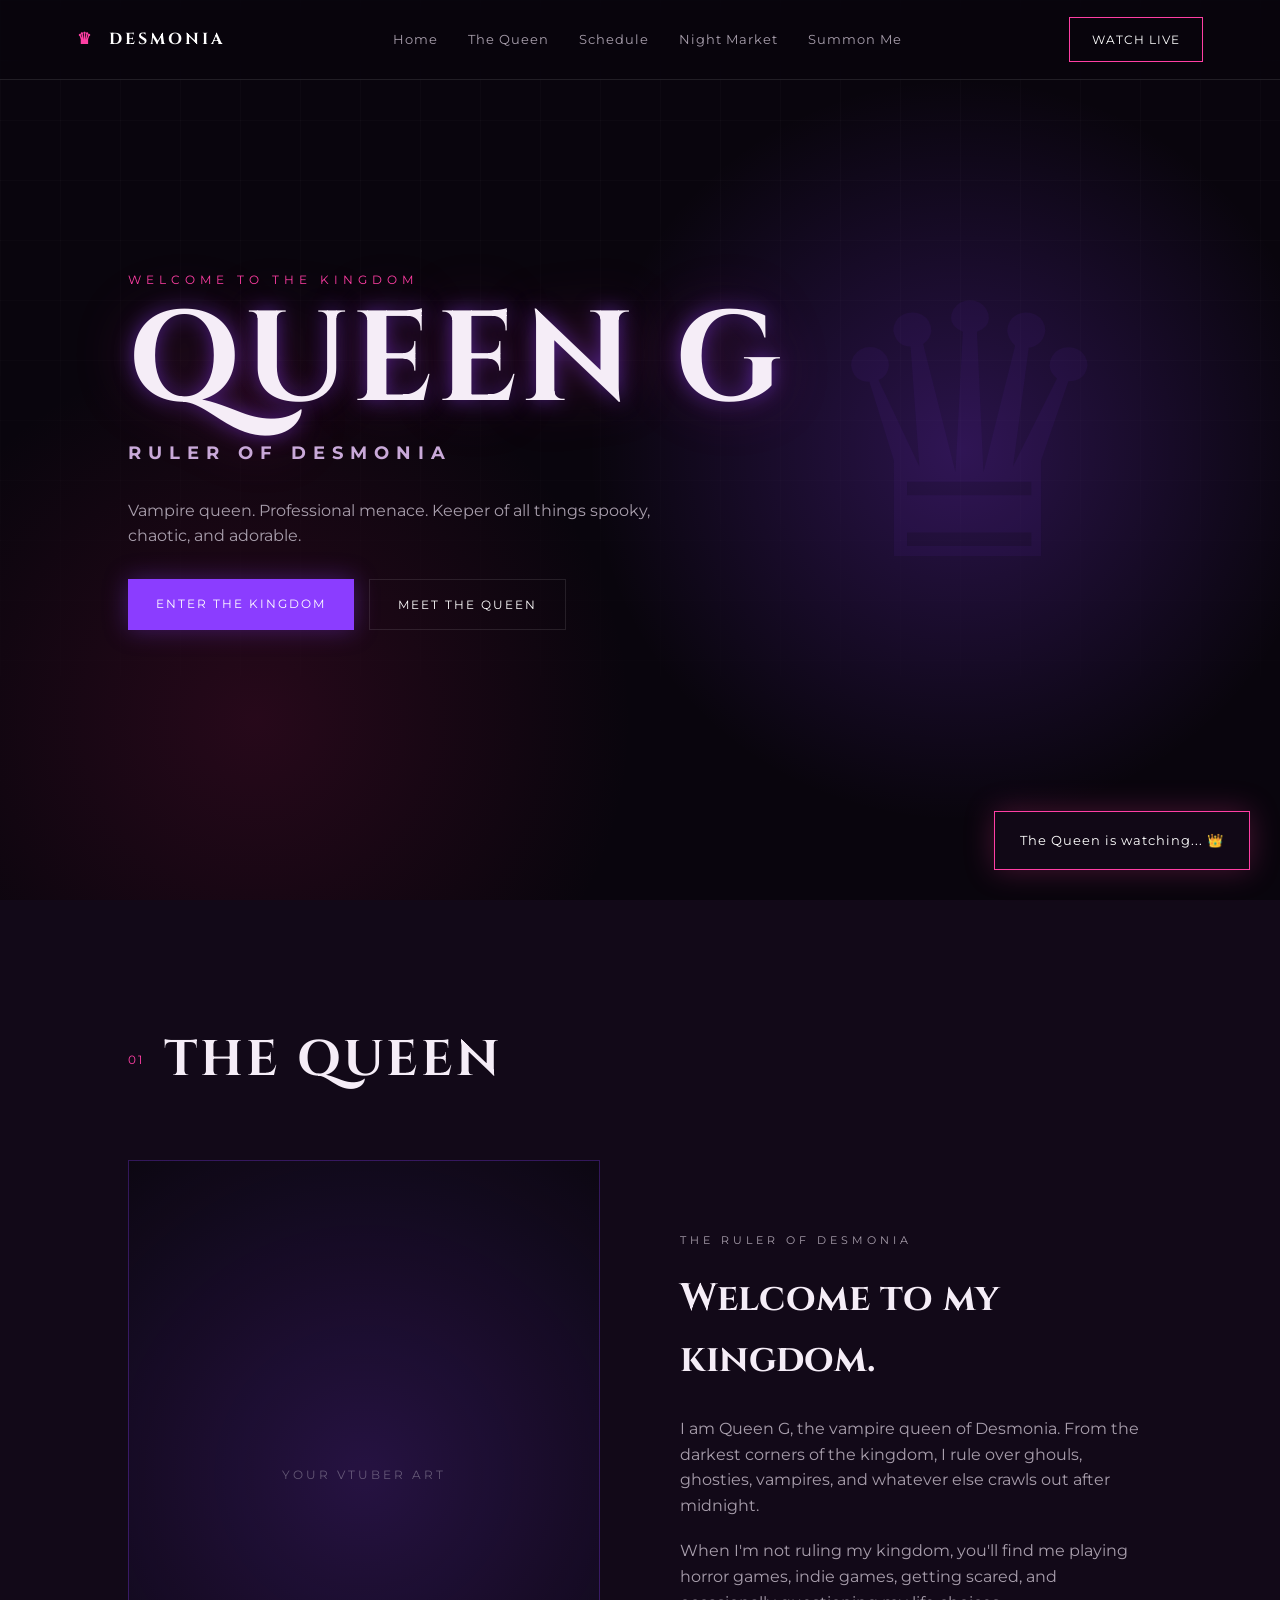
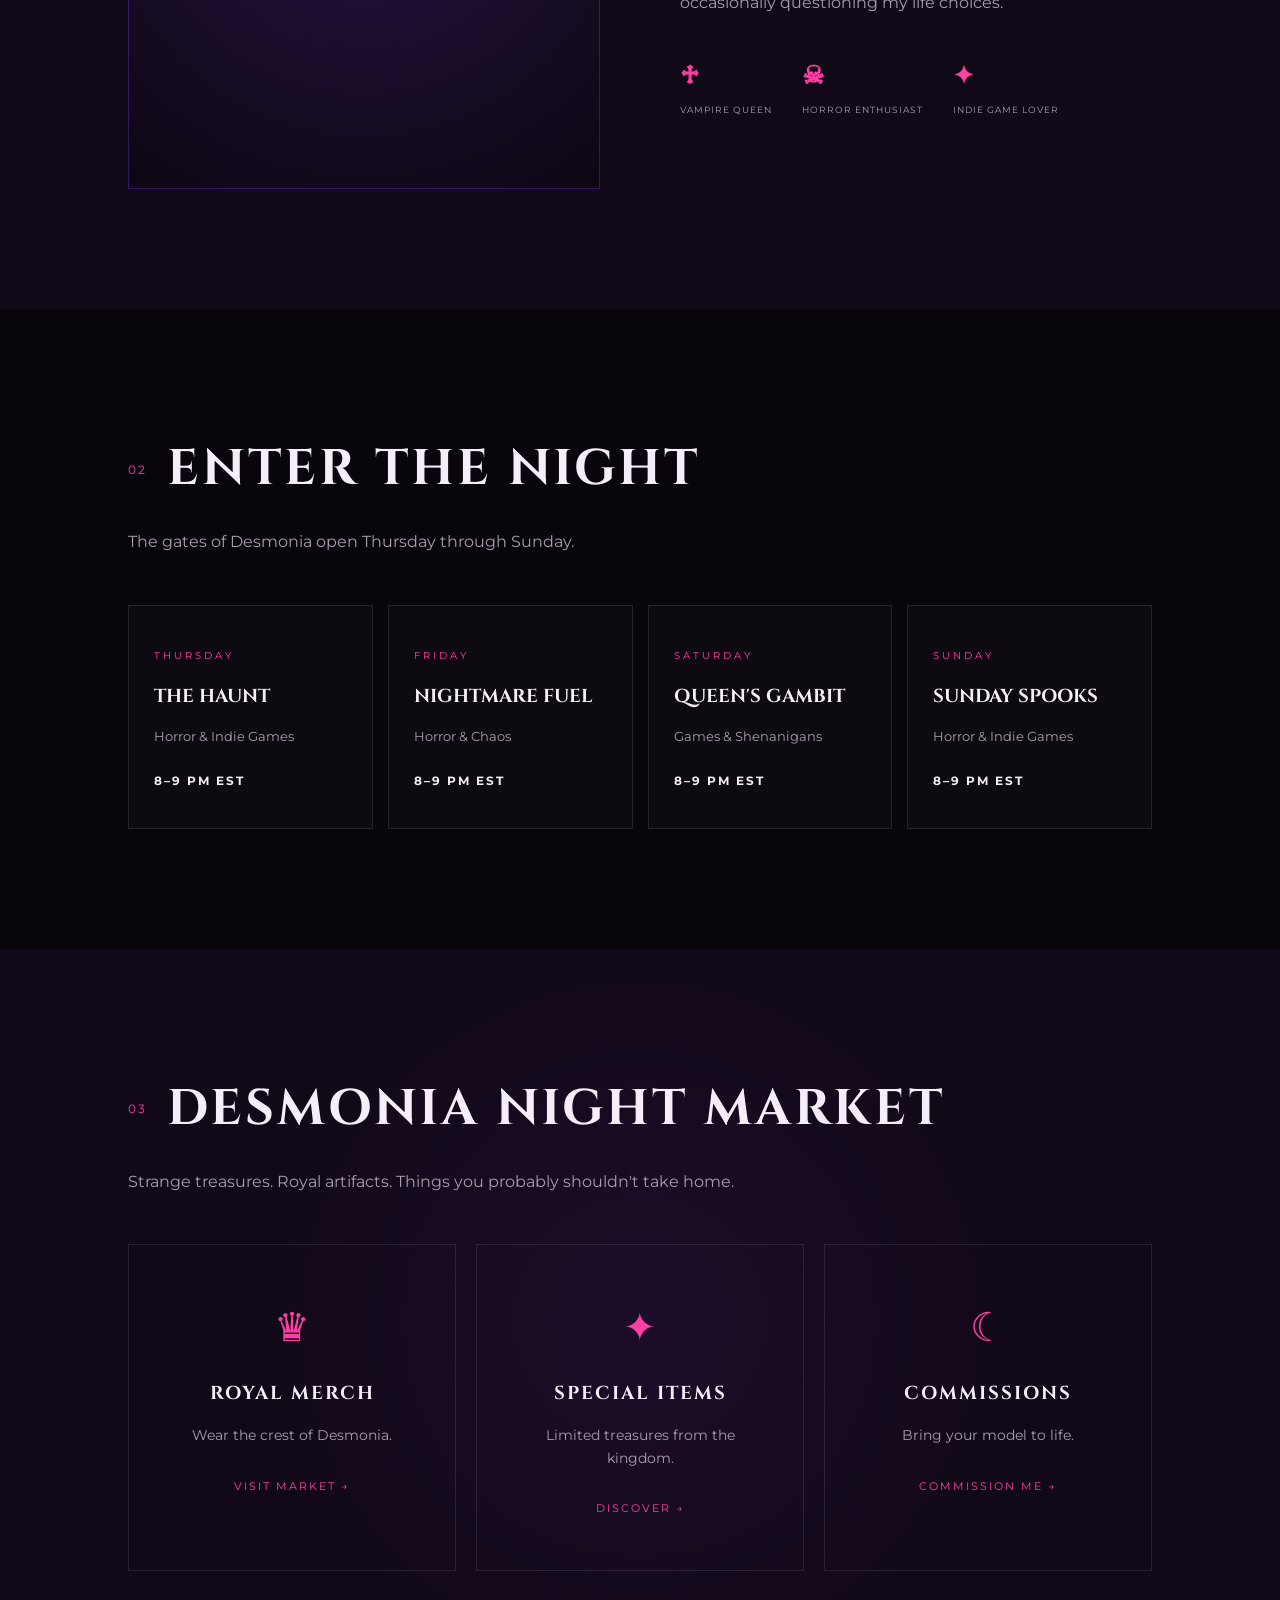
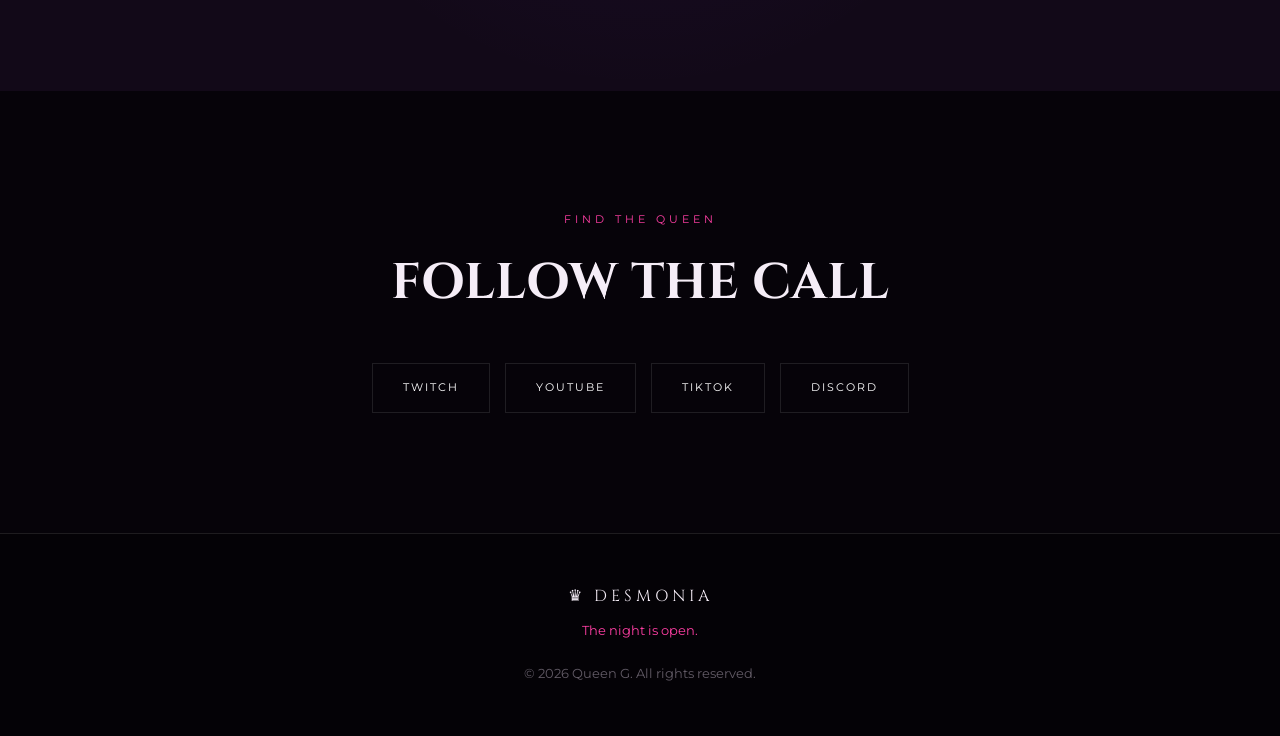
==== index.html @ 8baba235 "Redid site" ====
<!DOCTYPE html>
<html lang="en">
<head>
    <meta charset="UTF-8">
    <meta name="viewport" content="width=device-width, initial-scale=1.0">

    <title>Queen G | Ruler of Desmonia</title>

    <link rel="stylesheet" href="style.css">
    <script src="script.js" defer></script>

    <!-- Google Font -->
    <link rel="preconnect" href="https://fonts.googleapis.com">
    <link rel="preconnect" href="https://fonts.gstatic.com" crossorigin>
    <link href="https://fonts.googleapis.com/css2?family=Cinzel:wght@400;600;700&family=Montserrat:wght@400;500;600;700&display=swap" rel="stylesheet">
</head>

<body>

    <!-- ================= NAVIGATION ================= -->

    <header class="navbar">

        <div class="logo">
            <span>♛</span> DESMONIA
        </div>

        <nav>
            <a href="#home">Home</a>
            <a href="#about">The Queen</a>
            <a href="#schedule">Schedule</a>
            <a href="#shop">Night Market</a>
            <a href="#contact">Summon Me</a>
        </nav>

        <a href="https://www.twitch.tv/queeng_vt" class="nav-button">
            WATCH LIVE
        </a>

    </header>


    <!-- ================= HERO ================= -->

    <section id="home" class="hero">

        <div class="hero-overlay"></div>

        <div class="hero-content">

            <p class="eyebrow">
                WELCOME TO THE KINGDOM
            </p>

            <h1>
                QUEEN G
            </h1>

            <h2>
                RULER OF DESMONIA
            </h2>

            <p class="hero-description">
                Vampire queen. Professional menace. 
                Keeper of all things spooky, chaotic, and adorable.
            </p>

            <div class="hero-buttons">

                <a href="https://www.twitch.tv/queeng_vt" class="primary-button">
                    ENTER THE KINGDOM
                </a>

                <a href="#about" class="secondary-button">
                    MEET THE QUEEN
                </a>

            </div>

        </div>

        <div class="hero-symbol">
            ♛
        </div>

    </section>


    <!-- ================= ABOUT ================= -->

    <section id="about" class="section about">

        <div class="section-title">

            <span>01</span>

            <h2>
                THE QUEEN
            </h2>

        </div>


        <div class="about-container">

            <div class="about-image">

                <div class="image-placeholder">
                    YOUR VTUBER ART
                </div>

            </div>


            <div class="about-text">

                <p class="small-title">
                    THE RULER OF DESMONIA
                </p>

                <h3>
                    Welcome to my kingdom.
                </h3>

                <p>
                    I am Queen G, the vampire queen of Desmonia.
                    From the darkest corners of the kingdom, I rule
                    over ghouls, ghosties, vampires, and whatever else
                    crawls out after midnight.
                </p>

                <p>
                    When I'm not ruling my kingdom, you'll find me
                    playing horror games, indie games, getting scared,
                    and occasionally questioning my life choices.
                </p>

                <div class="stats">

                    <div>
                        <strong>♱</strong>
                        <span>VAMPIRE QUEEN</span>
                    </div>

                    <div>
                        <strong>☠</strong>
                        <span>HORROR ENTHUSIAST</span>
                    </div>

                    <div>
                        <strong>✦</strong>
                        <span>INDIE GAME LOVER</span>
                    </div>

                </div>

            </div>

        </div>

    </section>


    <!-- ================= SCHEDULE ================= -->

    <section id="schedule" class="section schedule">

        <div class="section-title">

            <span>02</span>

            <h2>
                ENTER THE NIGHT
            </h2>

        </div>

        <p class="section-description">
            The gates of Desmonia open Thursday through Sunday.
        </p>


        <div class="schedule-grid">

            <div class="schedule-card">

                <span class="day">
                    THURSDAY
                </span>

                <h3>
                    THE HAUNT
                </h3>

                <p>
                    Horror & Indie Games
                </p>

                <strong>
                    8–9 PM EST
                </strong>

            </div>


            <div class="schedule-card">

                <span class="day">
                    FRIDAY
                </span>

                <h3>
                    NIGHTMARE FUEL
                </h3>

                <p>
                    Horror & Chaos
                </p>

                <strong>
                    8–9 PM EST
                </strong>

            </div>


            <div class="schedule-card">

                <span class="day">
                    SATURDAY
                </span>

                <h3>
                    QUEEN'S GAMBIT
                </h3>

                <p>
                    Games & Shenanigans
                </p>

                <strong>
                    8–9 PM EST
                </strong>

            </div>


            <div class="schedule-card">

                <span class="day">
                    SUNDAY
                </span>

                <h3>
                    SUNDAY SPOOKS
                </h3>

                <p>
                    Horror & Indie Games
                </p>

                <strong>
                    8–9 PM EST
                </strong>

            </div>

        </div>

    </section>


    <!-- ================= SHOP ================= -->

    <section id="shop" class="section shop">

        <div class="section-title">

            <span>03</span>

            <h2>
                DESMONIA NIGHT MARKET
            </h2>

        </div>

        <p class="section-description">
            Strange treasures. Royal artifacts. Things you probably
            shouldn't take home.
        </p>


        <div class="shop-container">

            <div class="shop-card">

                <div class="shop-icon">
                    ♛
                </div>

                <h3>
                    ROYAL MERCH
                </h3>

                <p>
                    Wear the crest of Desmonia.
                </p>

                <a href="#" class="text-button">
                    VISIT MARKET →
                </a>

            </div>


            <div class="shop-card">

                <div class="shop-icon">
                    ✦
                </div>

                <h3>
                    SPECIAL ITEMS
                </h3>

                <p>
                    Limited treasures from the kingdom.
                </p>

                <a href="#" class="text-button">
                    DISCOVER →
                </a>

            </div>


            <div class="shop-card">

                <div class="shop-icon">
                    ☾
                </div>

                <h3>
                    COMMISSIONS
                </h3>

                <p>
                    Bring your model to life.
                </p>

                <a href="https://vgen.co/queeng_vtuber" class="text-button">
                    COMMISSION ME →
                </a>

            </div>

        </div>

    </section>


    <!-- ================= SOCIALS ================= -->

    <section id="contact" class="social-section">

        <p class="small-title">
            FIND THE QUEEN
        </p>

        <h2>
            FOLLOW THE CALL
        </h2>

        <div class="social-links">

            <a href="https://www.twitch.tv/queeng_vt">
                TWITCH
            </a>

            <a href="#">
                YOUTUBE
            </a>

            <a href="#">
                TIKTOK
            </a>

            <a href="#">
                DISCORD
            </a>

        </div>

    </section>


    <!-- ================= FOOTER ================= -->

    <footer>

        <div class="footer-logo">
            ♛ DESMONIA
        </div>

        <p>
            The night is open.
        </p>

        <small>
            © 2026 Queen G. All rights reserved.
        </small>

    </footer>


</body>
</html>
---- style.css ----
/* =========================================
   DESMONIA VTUBER WEBSITE
   ========================================= */


/* ---------- RESET ---------- */

* {
    margin: 0;
    padding: 0;
    box-sizing: border-box;
}

html {
    scroll-behavior: smooth;
}

body {
    background: #09050d;
    color: #f5edf7;
    font-family: 'Montserrat', sans-serif;
    line-height: 1.6;
}


/* ---------- VARIABLES ---------- */

:root {

    --purple: #8b3dff;
    --dark-purple: #32134f;
    --pink: #ff3fa4;
    --red: #9e174f;

    --background: #09050d;
    --background-light: #120918;

    --text: #f5edf7;
    --muted: #a89eac;

    --border: rgba(255, 255, 255, 0.1);

}


/* ---------- NAVBAR ---------- */

.navbar {

    position: fixed;

    top: 0;
    left: 0;

    width: 100%;

    height: 80px;

    display: flex;

    align-items: center;

    justify-content: space-between;

    padding: 0 6%;

    background: rgba(9, 5, 13, 0.85);

    backdrop-filter: blur(12px);

    border-bottom: 1px solid var(--border);

    z-index: 1000;

}


.logo {

    font-family: 'Cinzel', serif;

    font-weight: 700;

    letter-spacing: 3px;

    color: white;

}


.logo span {

    color: var(--pink);

    margin-right: 8px;

}


.navbar nav {

    display: flex;

    gap: 30px;

}


.navbar nav a {

    color: var(--muted);

    text-decoration: none;

    font-size: 13px;

    letter-spacing: 1px;

    transition: 0.3s;

}


.navbar nav a:hover {

    color: var(--pink);

}


.nav-button {

    padding: 12px 22px;

    border: 1px solid var(--pink);

    color: white;

    text-decoration: none;

    font-size: 12px;

    letter-spacing: 1px;

    transition: 0.3s;

}


.nav-button:hover {

    background: var(--pink);

    box-shadow: 0 0 25px rgba(255, 63, 164, 0.5);

}


/* ---------- HERO ---------- */

.hero {

    min-height: 100vh;

    position: relative;

    display: flex;

    align-items: center;

    padding: 120px 10%;

    overflow: hidden;

    background:

        radial-gradient(
            circle at 75% 50%,
            rgba(139, 61, 255, 0.25),
            transparent 35%
        ),

        radial-gradient(
            circle at 20% 80%,
            rgba(158, 23, 79, 0.2),
            transparent 30%
        ),

        #09050d;

}


.hero::before {

    content: "";

    position: absolute;

    inset: 0;

    background-image:

        linear-gradient(
            rgba(255,255,255,0.025) 1px,
            transparent 1px
        ),

        linear-gradient(
            90deg,
            rgba(255,255,255,0.025) 1px,
            transparent 1px
        );

    background-size: 60px 60px;

    mask-image: linear-gradient(
        to bottom,
        black,
        transparent
    );

}


.hero-content {

    position: relative;

    max-width: 700px;

    z-index: 2;

}


.eyebrow {

    color: var(--pink);

    font-size: 12px;

    letter-spacing: 5px;

    margin-bottom: 15px;

}


.hero h1 {

    font-family: 'Cinzel', serif;

    font-size: clamp(70px, 10vw, 150px);

    line-height: 0.9;

    letter-spacing: 5px;

    text-shadow:

        0 0 20px rgba(139,61,255,0.5),

        0 0 60px rgba(255,63,164,0.25);

}


.hero h2 {

    font-size: 18px;

    letter-spacing: 7px;

    color: #c9a9d9;

    margin-top: 20px;

}


.hero-description {

    max-width: 550px;

    color: var(--muted);

    margin: 30px 0;

}


.hero-buttons {

    display: flex;

    gap: 15px;

}


.primary-button,
.secondary-button {

    padding: 15px 28px;

    text-decoration: none;

    font-size: 12px;

    letter-spacing: 2px;

    transition: 0.3s;

}


.primary-button {

    background: var(--purple);

    color: white;

    box-shadow:

        0 0 25px rgba(139,61,255,0.35);

}


.primary-button:hover {

    transform: translateY(-3px);

    box-shadow:

        0 0 40px rgba(139,61,255,0.6);

}


.secondary-button {

    border: 1px solid var(--border);

    color: white;

}


.secondary-button:hover {

    border-color: var(--pink);

    color: var(--pink);

}


.hero-symbol {

    position: absolute;

    right: 12%;

    top: 50%;

    transform: translateY(-50%);

    font-size: 350px;

    color: rgba(139,61,255,0.06);

    font-family: 'Cinzel', serif;

}


/* ---------- SECTIONS ---------- */

.section {

    padding: 120px 10%;

}


.section-title {

    display: flex;

    align-items: center;

    gap: 20px;

    margin-bottom: 60px;

}


.section-title span {

    color: var(--pink);

    font-size: 12px;

    letter-spacing: 2px;

}


.section-title h2 {

    font-family: 'Cinzel', serif;

    font-size: clamp(30px, 4vw, 50px);

    letter-spacing: 3px;

}


.section-description {

    color: var(--muted);

    margin-top: -40px;

    margin-bottom: 50px;

}


/* ---------- ABOUT ---------- */

.about {

    background: var(--background-light);

}


.about-container {

    display: grid;

    grid-template-columns: 1fr 1fr;

    gap: 80px;

    align-items: center;

}


.about-image {

    aspect-ratio: 3 / 4;

    border: 1px solid rgba(139,61,255,0.3);

    background:

        radial-gradient(
            circle,
            rgba(139,61,255,0.2),
            transparent
        ),

        #0c0712;

    display: flex;

    align-items: center;

    justify-content: center;

}


.image-placeholder {

    color: rgba(255,255,255,0.3);

    letter-spacing: 3px;

    font-size: 12px;

}


.small-title {

    color: var(--pink);

    font-size: 11px;

    letter-spacing: 4px;

}


.about-text h3 {

    font-family: 'Cinzel', serif;

    font-size: 38px;

    margin: 15px 0 25px;

}


.about-text p {

    color: var(--muted);

    margin-bottom: 20px;

}


.stats {

    display: flex;

    gap: 30px;

    margin-top: 40px;

}


.stats div {

    display: flex;

    flex-direction: column;

    gap: 8px;

}


.stats strong {

    color: var(--pink);

    font-size: 25px;

}


.stats span {

    font-size: 9px;

    letter-spacing: 1px;

    color: var(--muted);

}


/* ---------- SCHEDULE ---------- */

.schedule {

    background: #09050d;

}


.schedule-grid {

    display: grid;

    grid-template-columns:
        repeat(4, 1fr);

    gap: 15px;

}


.schedule-card {

    padding: 35px 25px;

    border: 1px solid var(--border);

    background: rgba(255,255,255,0.02);

    transition: 0.3s;

}


.schedule-card:hover {

    transform: translateY(-8px);

    border-color: var(--purple);

    box-shadow:

        0 10px 40px rgba(139,61,255,0.15);

}


.schedule-card .day {

    font-size: 10px;

    letter-spacing: 3px;

    color: var(--pink);

}


.schedule-card h3 {

    font-family: 'Cinzel', serif;

    margin: 15px 0;

}


.schedule-card p {

    color: var(--muted);

    font-size: 13px;

    margin-bottom: 20px;

}


.schedule-card strong {

    font-size: 12px;

    letter-spacing: 2px;

}


/* ---------- SHOP ---------- */

.shop {

    background:

        radial-gradient(
            circle at center,
            rgba(139,61,255,0.08),
            transparent 50%
        ),

        var(--background-light);

}


.shop-container {

    display: grid;

    grid-template-columns:
        repeat(3, 1fr);

    gap: 20px;

}


.shop-card {

    padding: 50px 35px;

    border: 1px solid var(--border);

    text-align: center;

    transition: 0.3s;

}


.shop-card:hover {

    border-color: var(--pink);

    transform: translateY(-5px);

}


.shop-icon {

    font-size: 40px;

    color: var(--pink);

    margin-bottom: 20px;

}


.shop-card h3 {

    font-family: 'Cinzel', serif;

    letter-spacing: 2px;

    margin-bottom: 15px;

}


.shop-card p {

    color: var(--muted);

    font-size: 14px;

    margin-bottom: 25px;

}


.text-button {

    color: var(--pink);

    text-decoration: none;

    font-size: 11px;

    letter-spacing: 2px;

}


/* ---------- SOCIALS ---------- */

.social-section {

    padding: 120px 10%;

    text-align: center;

    background: #060309;

}


.social-section h2 {

    font-family: 'Cinzel', serif;

    font-size: 50px;

    margin: 15px 0 40px;

}


.social-links {

    display: flex;

    justify-content: center;

    gap: 15px;

    flex-wrap: wrap;

}


.social-links a {

    border: 1px solid var(--border);

    padding: 15px 30px;

    color: white;

    text-decoration: none;

    font-size: 11px;

    letter-spacing: 2px;

    transition: 0.3s;

}


.social-links a:hover {

    border-color: var(--pink);

    color: var(--pink);

}


/* ---------- FOOTER ---------- */

footer {

    text-align: center;

    padding: 50px 20px;

    border-top: 1px solid var(--border);

    background: #040206;

}


.footer-logo {

    font-family: 'Cinzel', serif;

    letter-spacing: 4px;

    margin-bottom: 10px;

}


footer p {

    color: var(--pink);

    font-size: 13px;

    margin-bottom: 20px;

}


footer small {

    color: #625b66;

}


/* ---------- MOBILE ---------- */

@media (max-width: 900px) {

    .navbar nav {

        display: none;

    }


    .navbar {

        padding: 0 5%;

    }


    .hero {

        padding: 120px 7% 80px;

    }


    .hero-symbol {

        display: none;

    }


    .about-container {

        grid-template-columns: 1fr;

        gap: 50px;

    }


    .schedule-grid {

        grid-template-columns:
            repeat(2, 1fr);

    }


    .shop-container {

        grid-template-columns: 1fr;

    }

}


@media (max-width: 600px) {

    .hero h1 {

        font-size: 60px;

    }


    .hero-buttons {

        flex-direction: column;

    }


    .section {

        padding: 80px 7%;

    }


    .schedule-grid {

        grid-template-columns: 1fr;

    }


    .stats {

        flex-direction: column;

    }


    .social-section h2 {

        font-size: 35px;

    }

}
/* =========================================
   JAVASCRIPT INTERACTION STYLES
   ========================================= */


/* ---------- MOBILE MENU ---------- */

.mobile-menu-button {

    display: none;

    background: none;

    border: 1px solid var(--border);

    color: white;

    font-size: 24px;

    width: 45px;

    height: 45px;

    cursor: pointer;

}


/* ---------- NAVBAR SCROLL ---------- */

.navbar-scrolled {

    background: rgba(5, 2, 8, 0.97);

    box-shadow:

        0 5px 30px rgba(0, 0, 0, 0.4);

}


/* ---------- SCROLL REVEAL ---------- */

.reveal {

    opacity: 0;

    transform: translateY(40px);

    transition:

        opacity 0.8s ease,

        transform 0.8s ease;

}


.reveal-visible {

    opacity: 1;

    transform: translateY(0);

}


/* ---------- QUEEN MESSAGE ---------- */

.queen-message {

    position: fixed;

    bottom: 30px;

    right: 30px;

    z-index: 9999;

    padding: 18px 25px;

    background: rgba(18, 9, 24, 0.95);

    border: 1px solid var(--pink);

    color: white;

    font-size: 13px;

    letter-spacing: 1px;

    box-shadow:

        0 0 30px rgba(255, 63, 164, 0.25);

    transform: translateX(120%);

    opacity: 0;

    transition:

        transform 0.5s ease,

        opacity 0.5s ease;

}


.queen-message.show {

    transform: translateX(0);

    opacity: 1;

}


/* ---------- CLICK PARTICLES ---------- */

.click-particle {

    position: fixed;

    pointer-events: none;

    z-index: 99999;

    color: var(--pink);

    font-size: 20px;

    animation: particleFloat 1s ease-out forwards;

}


@keyframes particleFloat {

    0% {

        transform:

            translate(-50%, -50%)

            scale(1);

        opacity: 1;

    }

    100% {

        transform:

            translate(

                calc(-50% + 30px),

                calc(-50% - 60px)

            )

            scale(0);

        opacity: 0;

    }

}


/* ---------- BACK TO TOP ---------- */

.back-to-top {

    position: fixed;

    right: 25px;

    bottom: 25px;

    width: 45px;

    height: 45px;

    border-radius: 50%;

    border: 1px solid var(--pink);

    background: #120918;

    color: white;

    font-size: 20px;

    cursor: pointer;

    z-index: 1000;

    opacity: 0;

    pointer-events: none;

    transform: translateY(20px);

    transition: 0.3s;

}


.back-to-top.visible {

    opacity: 1;

    pointer-events: auto;

    transform: translateY(0);

}


.back-to-top:hover {

    background: var(--pink);

}


/* =========================================
   MOBILE NAVIGATION
   ========================================= */

@media (max-width: 900px) {

    .mobile-menu-button {

        display: block;

    }


    .navbar nav {

        position: absolute;

        top: 80px;

        left: 0;

        width: 100%;

        background: rgba(9, 5, 13, 0.98);

        backdrop-filter: blur(15px);

        border-bottom: 1px solid var(--border);

        display: none;

        flex-direction: column;

        padding: 20px;

        gap: 0;

    }


    .navbar nav.mobile-nav-open {

        display: flex;

    }


    .navbar nav a {

        padding: 18px;

        border-bottom: 1px solid var(--border);

    }

}


/* =========================================
   REDUCED MOTION
   ========================================= */

@media (prefers-reduced-motion: reduce) {

    * {

        scroll-behavior: auto !important;

        animation-duration: 0.01ms !important;

        transition-duration: 0.01ms !important;

    }

}
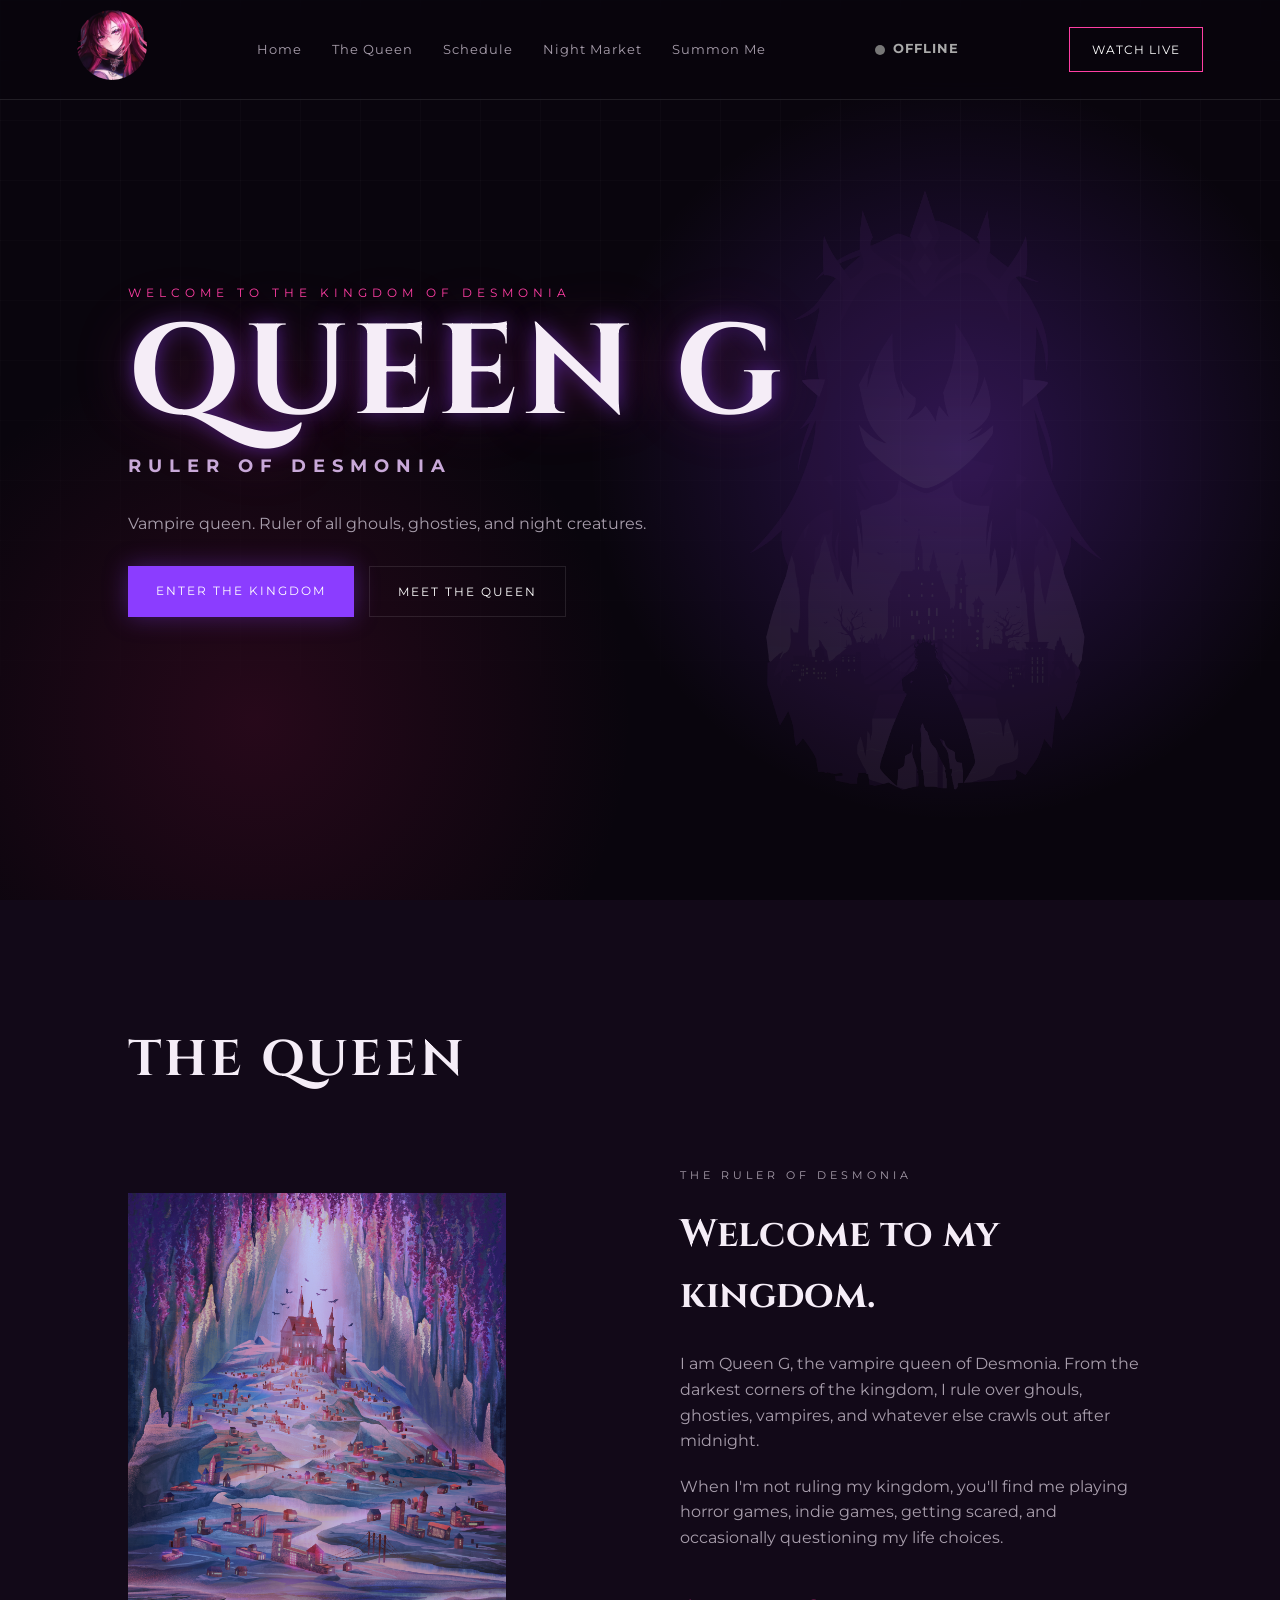
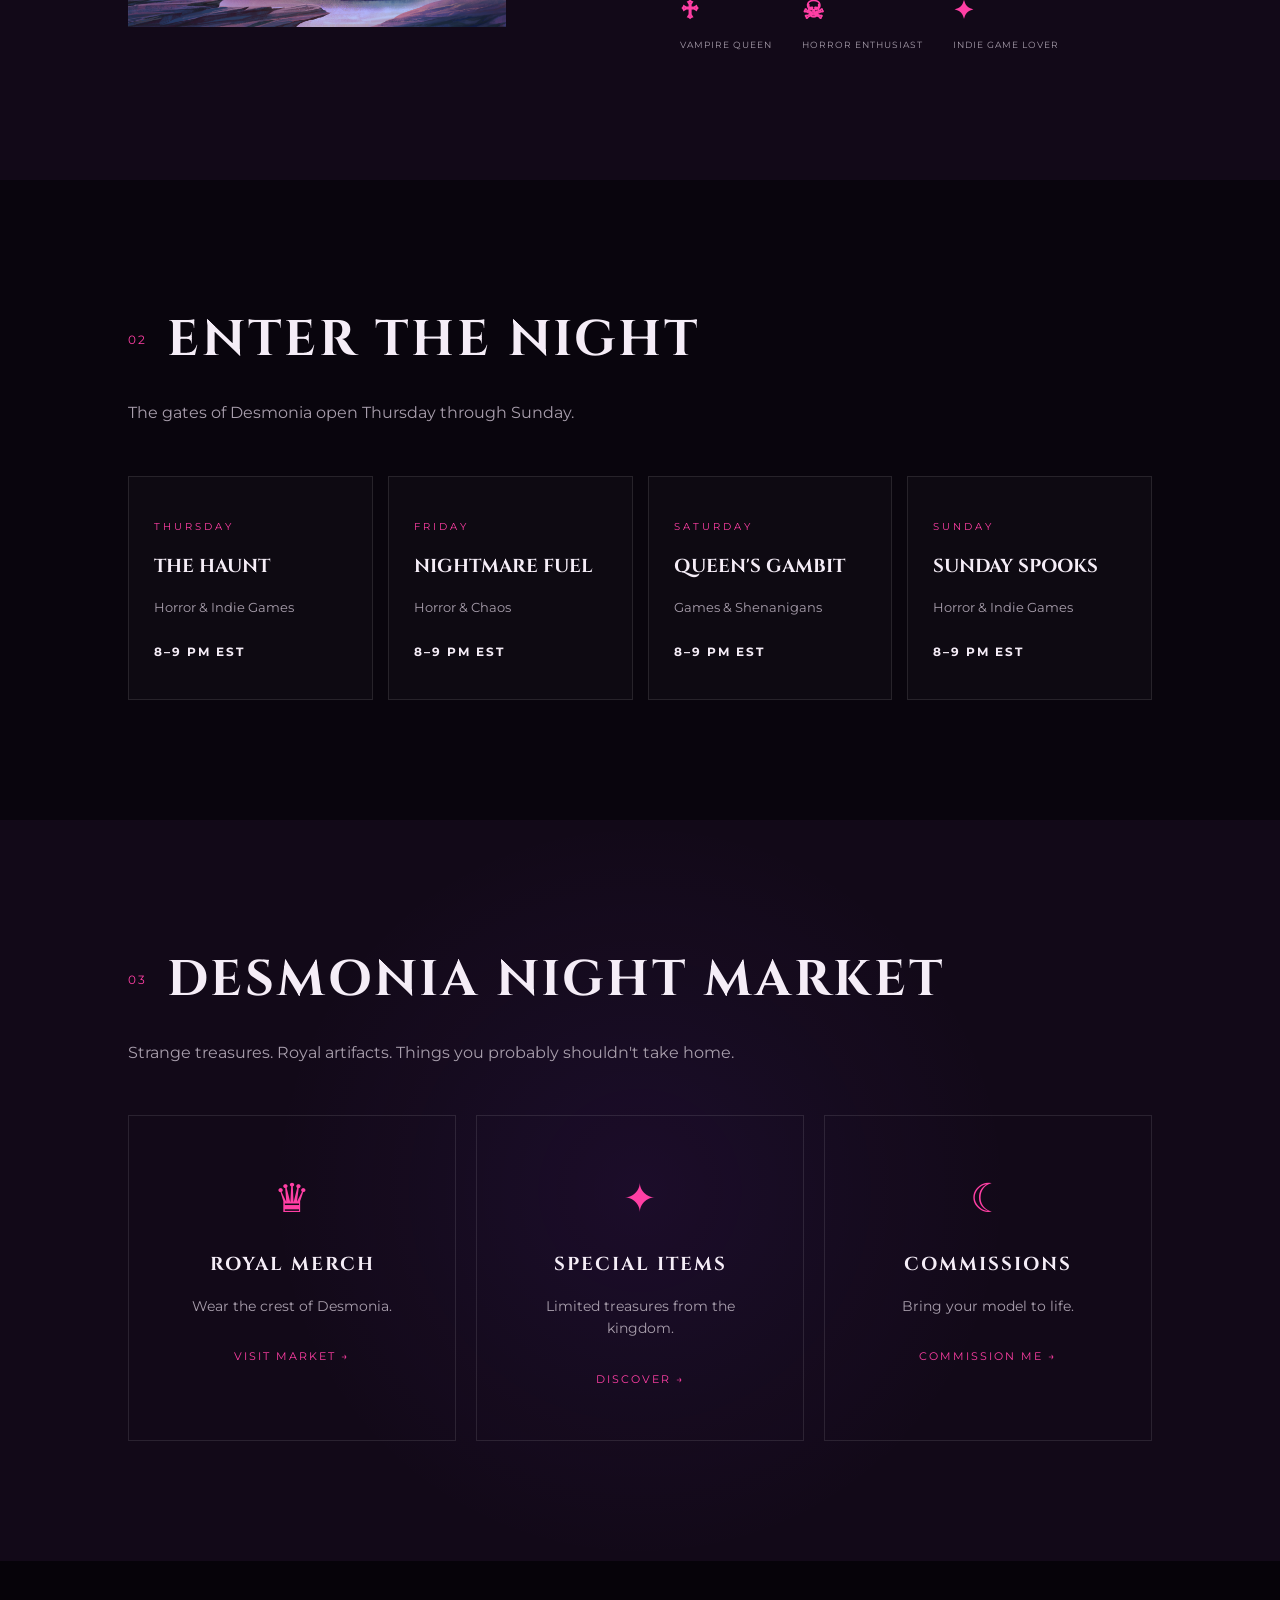
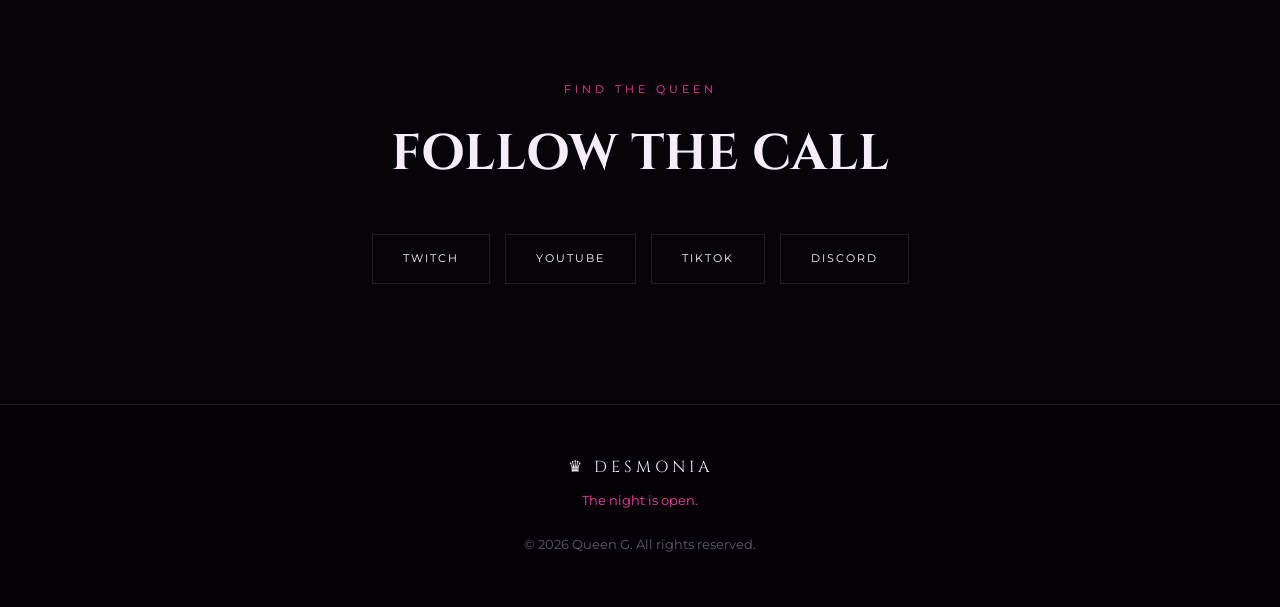
==== commit 36240a2e: "Image updates" ====
--- a/index.html
+++ b/index.html
@@ -22,7 +22,8 @@
     <header class="navbar">
 
         <div class="logo">
-            <span>♛</span> DESMONIA
+            <span><img src="2026GPFP.png" alt="Desmonia Logo" width="70px" height="70px" style="border-radius: 50px;"></span>
+            </span>
         </div>
 
         <nav>
@@ -33,9 +34,14 @@
             <a href="#contact">Summon Me</a>
         </nav>
 
-        <a href="https://www.twitch.tv/queeng_vt" class="nav-button">
-            WATCH LIVE
-        </a>
+<div class="live-status">
+    <span class="status-dot"></span>
+    <span class="status-text">OFFLINE</span>
+</div>
+
+<a href="https://www.twitch.tv/queeng_vt" class="nav-button">
+    WATCH LIVE
+</a>
 
     </header>
 
@@ -49,7 +55,7 @@
         <div class="hero-content">
 
             <p class="eyebrow">
-                WELCOME TO THE KINGDOM
+                WELCOME TO THE KINGDOM OF DESMONIA
             </p>
 
             <h1>
@@ -61,8 +67,7 @@
             </h2>
 
             <p class="hero-description">
-                Vampire queen. Professional menace. 
-                Keeper of all things spooky, chaotic, and adorable.
+                Vampire queen. Ruler of all ghouls, ghosties, and night creatures.
             </p>
 
             <div class="hero-buttons">
@@ -80,7 +85,7 @@
         </div>
 
         <div class="hero-symbol">
-            ♛
+            <img id="outline-image" src="transparentOutline.png" alt="Desmonia Logo">
         </div>
 
     </section>
@@ -92,7 +97,6 @@
 
         <div class="section-title">
 
-            <span>01</span>
 
             <h2>
                 THE QUEEN
@@ -106,7 +110,7 @@
             <div class="about-image">
 
                 <div class="image-placeholder">
-                    YOUR VTUBER ART
+                    <img src="desmonia.png" alt="Desmonia">
                 </div>
 
             </div>
--- a/style.css
+++ b/style.css
@@ -1,9 +1,3 @@
-/* =========================================
-   DESMONIA VTUBER WEBSITE
-   ========================================= */
-
-
-/* ---------- RESET ---------- */
 
 * {
     margin: 0;
@@ -22,9 +16,6 @@
     line-height: 1.6;
 }
 
-
-/* ---------- VARIABLES ---------- */
-
 :root {
 
     --purple: #8b3dff;
@@ -43,8 +34,6 @@
 }
 
 
-/* ---------- NAVBAR ---------- */
-
 .navbar {
 
     position: fixed;
@@ -54,7 +43,7 @@
 
     width: 100%;
 
-    height: 80px;
+    height: 100px;
 
     display: flex;
 
@@ -88,31 +77,49 @@
 }
 
 
-.logo span {
+
+.navbar nav {
+
+    display: flex;
+
+    gap: 30px;
+
+}
+
+
+.navbar nav a {
+
+    color: var(--muted);
+
+    text-decoration: none;
+
+    font-size: 13px;
+
+    letter-spacing: 1px;
+
+    transition: 0.3s;
+
+}
+
+
+.navbar nav a:hover {
 
     color: var(--pink);
 
-    margin-right: 8px;
-
-}
-
-
-.navbar nav {
-
-    display: flex;
-
-    gap: 30px;
-
-}
-
-
-.navbar nav a {
-
-    color: var(--muted);
+}
+
+
+.nav-button {
+
+    padding: 12px 22px;
+
+    border: 1px solid var(--pink);
+
+    color: white;
 
     text-decoration: none;
 
-    font-size: 13px;
+    font-size: 12px;
 
     letter-spacing: 1px;
 
@@ -121,32 +128,6 @@
 }
 
 
-.navbar nav a:hover {
-
-    color: var(--pink);
-
-}
-
-
-.nav-button {
-
-    padding: 12px 22px;
-
-    border: 1px solid var(--pink);
-
-    color: white;
-
-    text-decoration: none;
-
-    font-size: 12px;
-
-    letter-spacing: 1px;
-
-    transition: 0.3s;
-
-}
-
-
 .nav-button:hover {
 
     background: var(--pink);
@@ -154,9 +135,6 @@
     box-shadow: 0 0 25px rgba(255, 63, 164, 0.5);
 
 }
-
-
-/* ---------- HERO ---------- */
 
 .hero {
 
@@ -375,8 +353,26 @@
 
 }
 
-
-/* ---------- SECTIONS ---------- */
+#outline-image {
+
+    position: absolute;
+
+    right: -100px;
+
+    top: 40px;
+
+    transform: translateY(-50%);
+
+    width: 600px;
+
+    height: 600px;
+
+    object-fit: contain;
+
+    opacity: 0.10;
+    
+
+}
 
 .section {
 
@@ -430,9 +426,6 @@
 
 }
 
-
-/* ---------- ABOUT ---------- */
-
 .about {
 
     background: var(--background-light);
@@ -453,39 +446,25 @@
 }
 
 
-.about-image {
-
-    aspect-ratio: 3 / 4;
-
-    border: 1px solid rgba(139,61,255,0.3);
-
-    background:
-
-        radial-gradient(
-            circle,
-            rgba(139,61,255,0.2),
-            transparent
-        ),
-
-        #0c0712;
+
+
+.image-placeholder {
+    width: 80%;
+    max-width: 500px;
+    height: 500px;
+
+    overflow: hidden;
+
 
     display: flex;
-
+    justify-content: center;
     align-items: center;
-
-    justify-content: center;
-
-}
-
-
-.image-placeholder {
-
-    color: rgba(255,255,255,0.3);
-
-    letter-spacing: 3px;
-
-    font-size: 12px;
-
+}
+
+.image-placeholder img {
+    width: 100%;
+    height: 100%;
+    object-fit: contain;
 }
 
 
@@ -560,9 +539,6 @@
     color: var(--muted);
 
 }
-
-
-/* ---------- SCHEDULE ---------- */
 
 .schedule {
 
@@ -647,9 +623,6 @@
     letter-spacing: 2px;
 
 }
-
-
-/* ---------- SHOP ---------- */
 
 .shop {
 
@@ -745,9 +718,6 @@
 
 }
 
-
-/* ---------- SOCIALS ---------- */
-
 .social-section {
 
     padding: 120px 10%;
@@ -809,9 +779,6 @@
     color: var(--pink);
 
 }
-
-
-/* ---------- FOOTER ---------- */
 
 footer {
 
@@ -957,10 +924,6 @@
     }
 
 }
-/* =========================================
-   JAVASCRIPT INTERACTION STYLES
-   ========================================= */
-
 
 /* ---------- MOBILE MENU ---------- */
 
@@ -1259,4 +1222,50 @@
 
     }
 
+}
+
+.live-status {
+    display: flex;
+    align-items: center;
+    gap: 8px;
+    font-size: 0.8rem;
+    font-weight: 700;
+    letter-spacing: 1px;
+    color: #aaa;
+}
+
+.status-dot {
+    width: 10px;
+    height: 10px;
+    background: #777;
+    border-radius: 50%;
+    display: inline-block;
+}
+
+/* LIVE state */
+.live-status.online {
+    color: #ff4d6d;
+}
+
+.live-status.online .status-dot {
+    background: #ff4d6d;
+    box-shadow: 0 0 10px #ff4d6d;
+    animation: pulse 1.5s infinite;
+}
+
+@keyframes pulse {
+    0% {
+        transform: scale(1);
+        opacity: 1;
+    }
+
+    50% {
+        transform: scale(1.4);
+        opacity: 0.6;
+    }
+
+    100% {
+        transform: scale(1);
+        opacity: 1;
+    }
 }
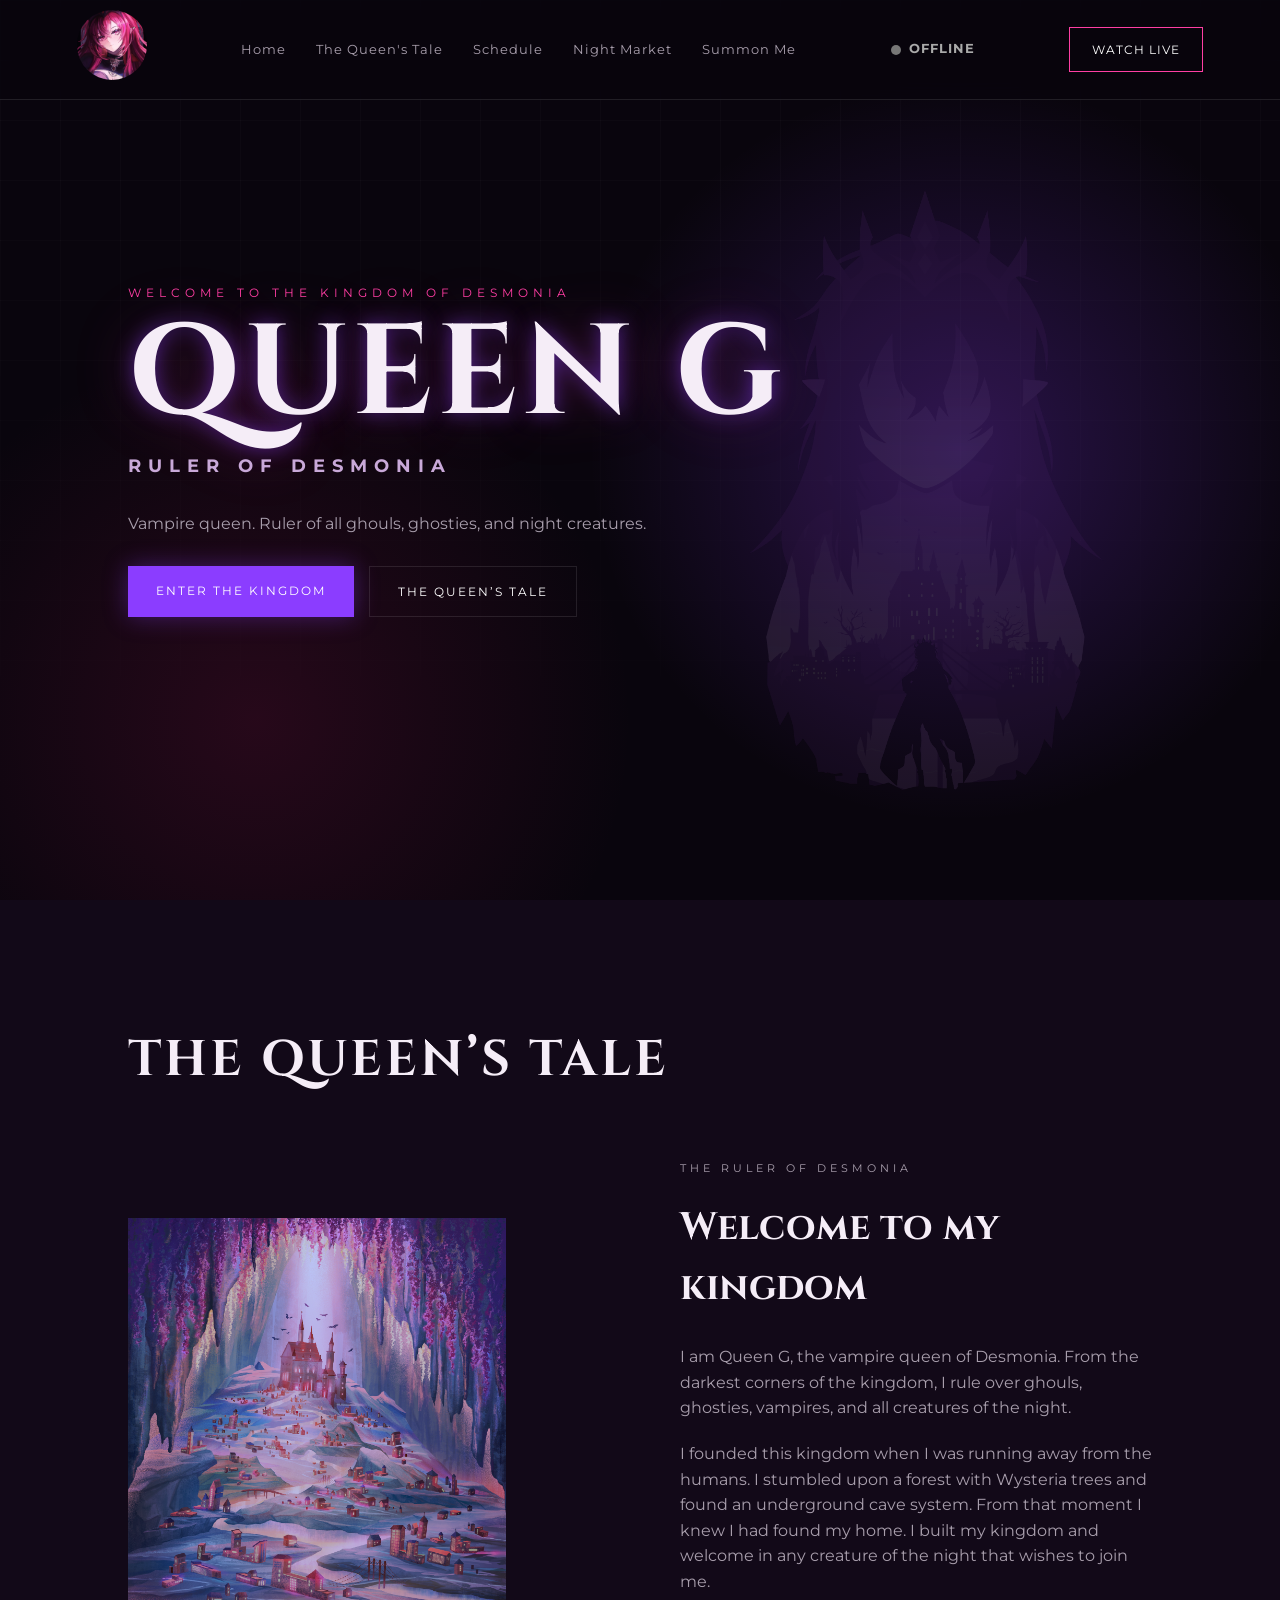
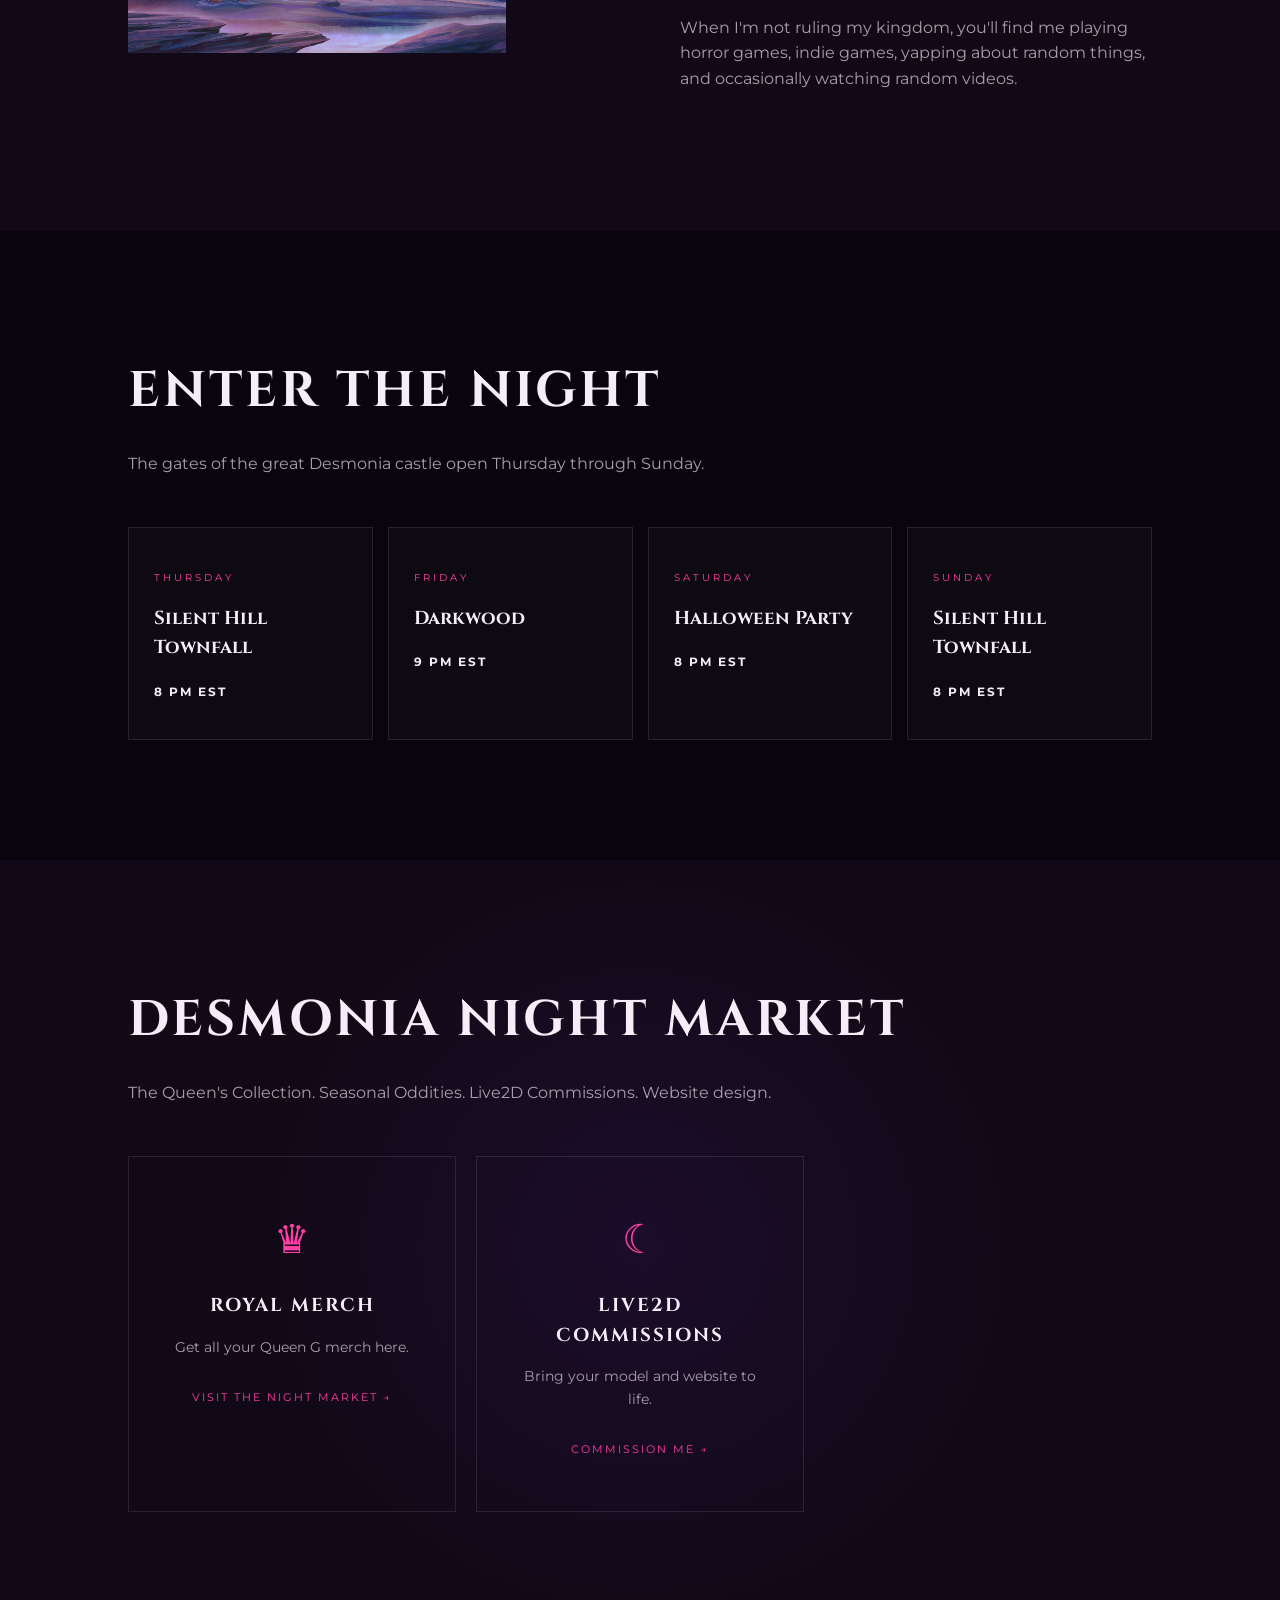
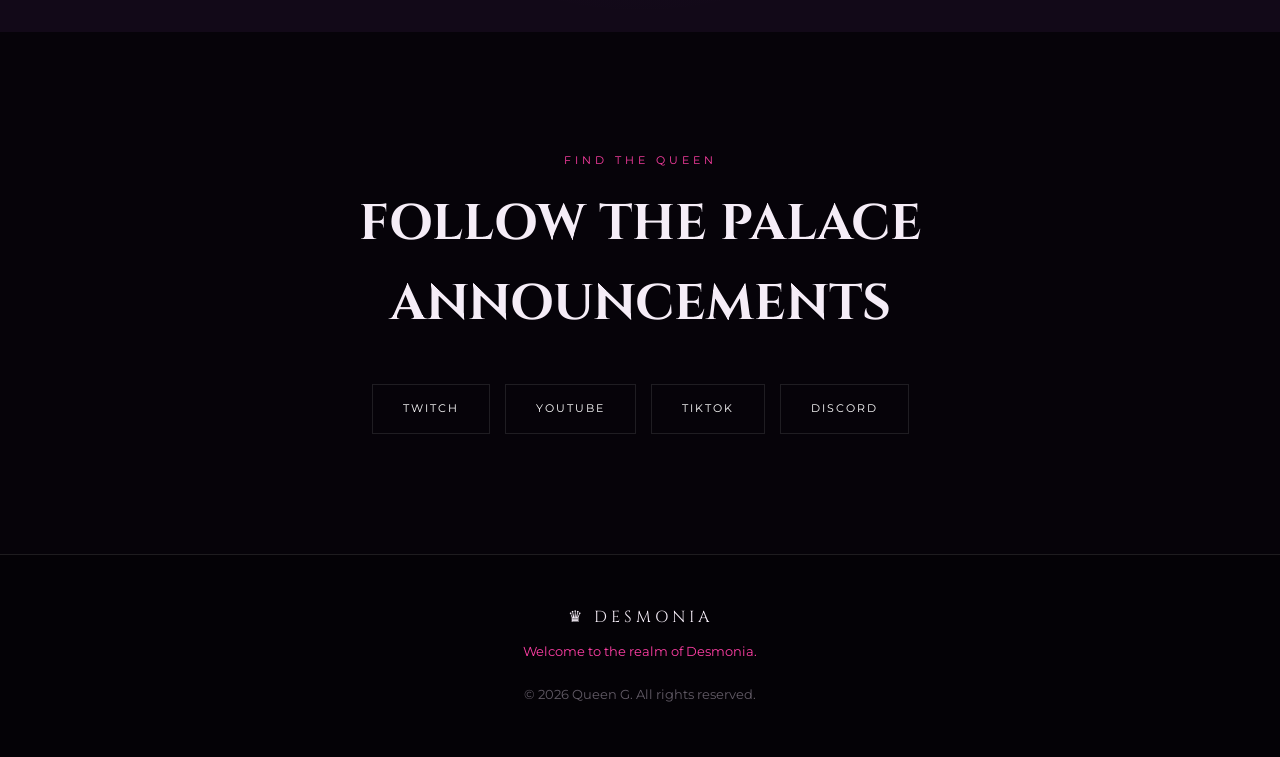
==== commit 5c15006c: "Updated Site Content" ====
--- a/index.html
+++ b/index.html
@@ -22,13 +22,13 @@
     <header class="navbar">
 
         <div class="logo">
-            <span><img src="2026GPFP.png" alt="Desmonia Logo" width="70px" height="70px" style="border-radius: 50px;"></span>
+            <span><img src="pics/2026GPFP.png" alt="Desmonia Logo" width="70px" height="70px" style="border-radius: 50px;"></span>
             </span>
         </div>
 
         <nav>
             <a href="#home">Home</a>
-            <a href="#about">The Queen</a>
+            <a href="#about">The Queen's Tale</a>
             <a href="#schedule">Schedule</a>
             <a href="#shop">Night Market</a>
             <a href="#contact">Summon Me</a>
@@ -46,7 +46,7 @@
     </header>
 
 
-    <!-- ================= HERO ================= -->
+    <!-- ================= MAIN ================= -->
 
     <section id="home" class="hero">
 
@@ -77,7 +77,7 @@
                 </a>
 
                 <a href="#about" class="secondary-button">
-                    MEET THE QUEEN
+                    THE QUEEN’S TALE
                 </a>
 
             </div>
@@ -85,7 +85,7 @@
         </div>
 
         <div class="hero-symbol">
-            <img id="outline-image" src="transparentOutline.png" alt="Desmonia Logo">
+            <img id="outline-image" src="pics/transparentOutline.png" alt="Desmonia Logo">
         </div>
 
     </section>
@@ -99,7 +99,7 @@
 
 
             <h2>
-                THE QUEEN
+                THE QUEEN’S TALE
             </h2>
 
         </div>
@@ -110,7 +110,7 @@
             <div class="about-image">
 
                 <div class="image-placeholder">
-                    <img src="desmonia.png" alt="Desmonia">
+                    <img src="pics/desmonia.png" alt="Desmonia">
                 </div>
 
             </div>
@@ -123,40 +123,25 @@
                 </p>
 
                 <h3>
-                    Welcome to my kingdom.
+                    Welcome to my kingdom
                 </h3>
 
                 <p>
                     I am Queen G, the vampire queen of Desmonia.
                     From the darkest corners of the kingdom, I rule
-                    over ghouls, ghosties, vampires, and whatever else
-                    crawls out after midnight.
-                </p>
-
+                    over ghouls, ghosties, vampires, and all creatures of the night.
+                </p>
+                <p>
+                    I founded this kingdom when I was running away from the humans. I stumbled
+                    upon a forest with Wysteria trees and found an underground cave system.
+                    From that moment I knew I had found my home. I built my kingdom and welcome 
+                    in any creature of the night that wishes to join me.
+                </p>
                 <p>
                     When I'm not ruling my kingdom, you'll find me
-                    playing horror games, indie games, getting scared,
-                    and occasionally questioning my life choices.
-                </p>
-
-                <div class="stats">
-
-                    <div>
-                        <strong>♱</strong>
-                        <span>VAMPIRE QUEEN</span>
-                    </div>
-
-                    <div>
-                        <strong>☠</strong>
-                        <span>HORROR ENTHUSIAST</span>
-                    </div>
-
-                    <div>
-                        <strong>✦</strong>
-                        <span>INDIE GAME LOVER</span>
-                    </div>
-
-                </div>
+                    playing horror games, indie games, yapping about random things,
+                    and occasionally watching random videos.
+                </p>
 
             </div>
 
@@ -170,8 +155,6 @@
     <section id="schedule" class="section schedule">
 
         <div class="section-title">
-
-            <span>02</span>
 
             <h2>
                 ENTER THE NIGHT
@@ -180,7 +163,7 @@
         </div>
 
         <p class="section-description">
-            The gates of Desmonia open Thursday through Sunday.
+            The gates of the great Desmonia castle open Thursday through Sunday.
         </p>
 
 
@@ -193,15 +176,11 @@
                 </span>
 
                 <h3>
-                    THE HAUNT
-                </h3>
-
-                <p>
-                    Horror & Indie Games
-                </p>
+                    Silent Hill Townfall
+                </h3>
 
                 <strong>
-                    8–9 PM EST
+                    8 PM EST
                 </strong>
 
             </div>
@@ -214,15 +193,11 @@
                 </span>
 
                 <h3>
-                    NIGHTMARE FUEL
-                </h3>
-
-                <p>
-                    Horror & Chaos
-                </p>
+                    Darkwood
+                </h3>
 
                 <strong>
-                    8–9 PM EST
+                    9 PM EST
                 </strong>
 
             </div>
@@ -235,15 +210,11 @@
                 </span>
 
                 <h3>
-                    QUEEN'S GAMBIT
-                </h3>
-
-                <p>
-                    Games & Shenanigans
-                </p>
+                    Halloween Party
+                </h3>
 
                 <strong>
-                    8–9 PM EST
+                    8 PM EST
                 </strong>
 
             </div>
@@ -256,15 +227,11 @@
                 </span>
 
                 <h3>
-                    SUNDAY SPOOKS
-                </h3>
-
-                <p>
-                    Horror & Indie Games
-                </p>
+                    Silent Hill Townfall
+                </h3>
 
                 <strong>
-                    8–9 PM EST
+                    8 PM EST
                 </strong>
 
             </div>
@@ -279,8 +246,6 @@
     <section id="shop" class="section shop">
 
         <div class="section-title">
-
-            <span>03</span>
 
             <h2>
                 DESMONIA NIGHT MARKET
@@ -289,8 +254,8 @@
         </div>
 
         <p class="section-description">
-            Strange treasures. Royal artifacts. Things you probably
-            shouldn't take home.
+            The Queen's Collection. Seasonal Oddities. Live2D Commissions. Website design.
+      
         </p>
 
 
@@ -307,32 +272,11 @@
                 </h3>
 
                 <p>
-                    Wear the crest of Desmonia.
-                </p>
-
-                <a href="#" class="text-button">
-                    VISIT MARKET →
-                </a>
-
-            </div>
-
-
-            <div class="shop-card">
-
-                <div class="shop-icon">
-                    ✦
-                </div>
-
-                <h3>
-                    SPECIAL ITEMS
-                </h3>
-
-                <p>
-                    Limited treasures from the kingdom.
-                </p>
-
-                <a href="#" class="text-button">
-                    DISCOVER →
+                    Get all your Queen G merch here.
+                </p>
+
+                <a href="https://desmonia-night-market.printify.me" class="text-button">
+                    VISIT THE NIGHT MARKET →
                 </a>
 
             </div>
@@ -345,11 +289,11 @@
                 </div>
 
                 <h3>
-                    COMMISSIONS
-                </h3>
-
-                <p>
-                    Bring your model to life.
+                    LIVE2D COMMISSIONS
+                </h3>
+
+                <p>
+                    Bring your model and website to life.
                 </p>
 
                 <a href="https://vgen.co/queeng_vtuber" class="text-button">
@@ -372,7 +316,7 @@
         </p>
 
         <h2>
-            FOLLOW THE CALL
+            FOLLOW THE PALACE ANNOUNCEMENTS
         </h2>
 
         <div class="social-links">
@@ -381,15 +325,15 @@
                 TWITCH
             </a>
 
-            <a href="#">
+            <a href="https://www.youtube.com/@queeng_vt">
                 YOUTUBE
             </a>
 
-            <a href="#">
+            <a href="https://www.tiktok.com/@queeng_vt">
                 TIKTOK
             </a>
 
-            <a href="#">
+            <a href="https://discord.com/invite/94EPuteTge">
                 DISCORD
             </a>
 
@@ -407,7 +351,7 @@
         </div>
 
         <p>
-            The night is open.
+            Welcome to the realm of Desmonia.
         </p>
 
         <small>
--- a/style.css
+++ b/style.css
@@ -1147,11 +1147,6 @@
 
 }
 
-
-/* =========================================
-   MOBILE NAVIGATION
-   ========================================= */
-
 @media (max-width: 900px) {
 
     .mobile-menu-button {
@@ -1204,11 +1199,6 @@
     }
 
 }
-
-
-/* =========================================
-   REDUCED MOTION
-   ========================================= */
 
 @media (prefers-reduced-motion: reduce) {
 
